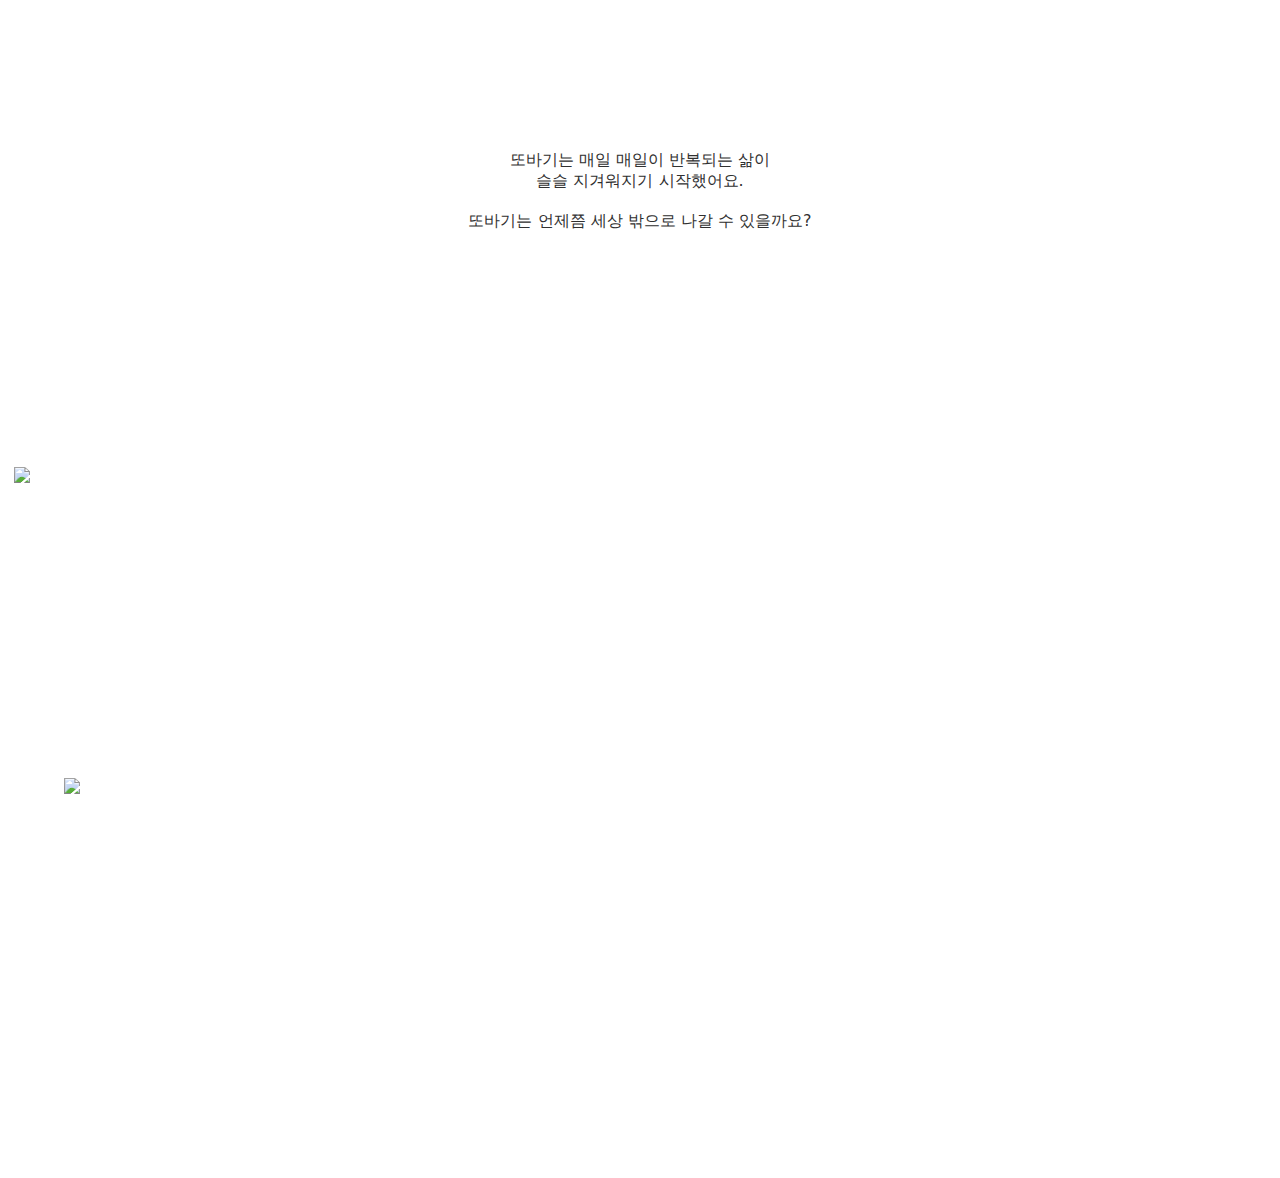
==== Scene2.html @ bbc64a75 "Add files via upload" ====
<!DOCTYPE html>
<html lang="en">
<ad>
    <meta charset="UTF-8">
	<meta http-equiv="X-UA-Compatible" content="IE=edge,chrome=1">
	<meta name="viewport" content="width=500" />
	<meta name="keywords" content="ScrollMagic, example, scrolling, attaching, scrollbar, tween, tweenmax" />
    <meta name="soralee"	content="Jan Paepke (www.janpaepke.de)" />
    <title>scene2</title>

	<link href='http://fonts.googleapis.com/css?family=Source+Sans+Pro:300,400,700,400italic|Josefin+Slab:400,700italic' rel='stylesheet' type='text/css'>

	<link rel="stylesheet" href="ScMag/assets/css/normalize.css" type="text/css">
	<link rel="stylesheet" href="s2tyle.css" type="text/css">
	<link rel="stylesheet" href="ScMag/assets/css/examples.css" type="text/css">


	<script type="text/javascript" src="ScMag/assets/js/lib/jquery.min.js"></script>
	<script type="text/javascript" src="ScMag/assets/js/lib/highlight.pack.js"></script>
	<script type="text/javascript" src="ScMag/assets/js/lib/modernizr.custom.min.js"></script>
	<script type="text/javascript" src="ScMag/assets/js/examples.js"></script>
	
	<script type="text/javascript" src="ScMag/assets/js/lib/gsap3/gsap.min.js"></script>
	<script type="text/javascript" src="ScMag/scrollmagic/uncompressed/ScrollMagic.js"></script>
	<script type="text/javascript" src="ScMag/scrollmagic/uncompressed/plugins/animation.gsap.js"></script>
	<!-- <script type="text/javascript" src="ScMag/scrollmagic/uncompressed/plugins/debug.addIndicators.js"></script>-->

	<!--AOS Library-->
	<link href="https://unpkg.com/aos@2.3.1/dist/aos.css" rel="stylesheet"> 
	<script src="https://unpkg.com/aos@2.3.1/dist/aos.js"></script> 
	<script src="https://code.jquery.com/jquery-1.11.3.min.js"></script>
	<script src="https://unpkg.com/aos@next/dist/aos.js"></script>
	<script>
        AOS.init();
    </script>

    <style>
        body{
            background-image: url(capstonedesign/background2.png);
            background-repeat: no-repeat;
            background-size: 100%;
        }
        
    </style>
</head>
<body>
	<script>
    // init controller
	var controller = new ScrollMagic.Controller();
	</script>

	<div id="content-wrapper">
		<div id="example-wrapper">
                
            <section class="s2-1">
                <div class="narration">
                    <p> 또바기는 매일 매일이 반복되는 삶이<br>
                    슬슬 지겨워지기 시작했어요.<br><br>
                    또바기는 언제쯤 세상 밖으로 나갈 수 있을까요?</p>
                </div>

					<div id="bubb1" style = "position: absolute; z-index: 0;">
						<img src="capstonedesign/bub1.png" width="60%"
						data-aos-duration="900"
						data-aos="zoom-in-right" data-aos-easing="ease-out-cubic"
						data-aos-anchor-placement="top-bottom">
					</div>
					<div id="bubb2" style = "position: absolute; z-index: 0;">
						<img src="capstonedesign/bub2.png" width="60%"
						data-aos-duration="3000"
						data-aos="zoom-in-left" data-aos-easing="ease-out-cubic"
						data-aos-anchor-placement="top-bottom">
					</div>
					<div id="bubb3" style = "position: absolute; z-index: 0;">
						<img src="capstonedesign/bub3.png" width="68%"
						data-aos-duration="3000"
						data-aos="zoom-in-right" data-aos-easing="ease-out-cubic"
						data-aos-anchor-placement="bottom-bottom">
					</div>	

                    <div id="bubb4" style = "position: absolute; z-index: 0;">
						<img src="capstonedesign/bub4.png" width="78%"
						data-aos-duration="3000"
						data-aos="zoom-in-left" data-aos-easing="ease-out-cubic"
						data-aos-anchor-placement="bottom-bottom">
					</div>	
				

                    <div id="trigger2" ></div>
                    <div id="pin2" class="box2" style = "position: absolute; z-index: 1; text-align: center;">
                        <img src="http://drive.google.com/uc?export=view&id=1x6RLvNsiN6DS8keHLoZpXiPBmPcQ1YtN" width=63%>
                    </div>	
                    <script>
                            $(function () { // wait for document ready
                                // build scene
                                var scene = new ScrollMagic.Scene({triggerElement: "#pin2", duration: 1500})
                                                .setPin("#pin2")
                                                .addIndicators({name: "2 (duration: 0)"}) // add indicators (requires plugin)
                                                .addTo(controller);
                            });
                    </script>  

                <div class="biggerspace" style="position: absolute;"></div>
            </section>



<!--
            <div id="trigger2" ></div>
            <div id="pin2" class="box2" style = "position: relative; z-index: 1; text-align: center;">
                <img src="http://drive.google.com/uc?export=view&id=1x6RLvNsiN6DS8keHLoZpXiPBmPcQ1YtN" width=70%>
            </div>	
            <script>
                    $(function () { // wait for document ready
                        // build scene
                        var scene = new ScrollMagic.Scene({triggerElement: "#pin2", duration: 1500})
                                        .setPin("#pin2")
                                        .addIndicators({name: "2 (duration: 0)"}) // add indicators (requires plugin)
                                        .addTo(controller);
                    });
            </script>  
          
            <div class="bubbles">
                <div class="bub1" style="z-index:0;">
                    <img src="capstonedesign/bub1.png" width="120px" data-aos-duration="4000" data-aos="fade-down-left" data-aos-easing="ease-out-cubic" data-aos-anchor-placement="top-bottom">
                </div>					
                
                <div id="astro1" style = "position: relative; z-index: 0;">
                    <img src="capstonedesign/bub1.png" width="300px"
                    data-aos-duration="3000"
                    data-aos="fade-down-right" data-aos-easing="ease-out-cubic"
                    data-aos-anchor-placement="top-bottom">
                </div>

                <div id="bub2" style="position: absolute; z-index:0; text-align: right">
                    <img src="capstonedesign/bub2.png" width="50%"
                    data-aos-duration="4000"
                    data-aos="zoom-in-right" data-aos-easing="ease-out-cubic"
                    data-aos-anchor-placement="top-bottom">
                </div>

                <div id="bub3" style="position: absolute; z-index:0; text-align: left">
                    <img src="capstonedesign/bub3.png" width="50%"
                    data-aos-duration="4000"
                    data-aos="zoom-in-right" data-aos-easing="ease-out-cubic"
                    data-aos-anchor-placement="top-bottom">
                </div>

                <div id="bub4" style="position: absolute; z-index:0; text-align: right">
                    <img src="capstonedesign/bub4.png" width="50%"
                    data-aos-duration="4000"
                    data-aos="zoom-in-right" data-aos-easing="ease-out-cubic"
                    data-aos-anchor-placement="top-bottom">
                </div>



            </div>

        </section>


-->
---- s2tyle.css ----
@import url("https://cdn.jsdelivr.net/gh/orioncactus/pretendard@v1.3.6/dist/web/static/pretendard-dynamic-subset.css");

.body{

}

.narration{
    text-align: center;
    margin-top: 150px;
    font-family: Pretendard, -apple-system, BlinkMacSystemFont, system-ui, Roboto, 'Helvetica Neue', 'Segoe UI', 'Apple SD Gothic Neo', 'Noto Sans KR', 'Malgun Gothic', sans-serif;
    color: rgb(48, 48, 48);
}

.space{
    margin-top: 100px;
    margin-bottom: 100px;
}

.biggerspace{
    margin-top: 700px;
    margin-bottom: 500px;
}

#pin{
    text-align: center;

}

#bubb1{
    text-align: left;
    margin-top: 530px;
    left: 5%;
}

#bubb2{
    margin-top: 530px;
    padding-top: 130px;
    right: 05%;
    text-align: right;
}

#bubb3{
    margin-top: 530px;
    padding-top: 230px;
    left: 5%;
    text-align: left;
}
#bubb4{
    margin-top: 530px;
    padding-top: 380px;
    text-align: right;
    right: 10%
}


.align-left { text-align: left; }
.align-center { text-align: center; }
.align-right { text-align: right; }
.align-justify { text-align: justify; }

.boxx {
    display: flex;
    opacity: 90%;
    justify-content: center;
	position: relative;
	border-radius: 8px;
	border: 1px solid white;
	padding: 5px 5px;
    background-color: beige;
    min-width: 10px;
	height: 50px;
	margin-left: 40px;
    margin-right: 40px;
}



#reveal1 {
    opacity: 0;
    -webkit-transform: scale(0.8);
         -moz-transform: scale(0.8);
            -ms-transform: scale(0.8);
             -o-transform: scale(0.8);
                    transform: scale(0.8);
    -webkit-transition: all 1s ease-in-out;
         -moz-transition: all 1s ease-in-out;
            -ms-transition: all 1s ease-in-out;
             -o-transition: all 1s ease-in-out;
                    transition: all 1s ease-in-out;
}
#reveal1.visible {
    opacity: 1;
    -webkit-transform: none;
         -moz-transform: none;
            -ms-transform: none;
             -o-transform: none;
                    transform: none;
}
---- ScMag/assets/css/examples.css ----
/*
	Containers
*/
#content-wrapper, #example-wrapper {
	height: 100%;
}
.scrollContainer {
	overflow-y: scroll;
	overflow-x: hidden;
	width: 100%
}
.scrollContainer {
	height: 100%;
	margin: auto;
}
#example-wrapper .scrollContent {
	height: 100%;
}

.horizontal.scrollContainer {
	overflow-y: hidden;
	overflow-x: scroll;
}
#example-wrapper.scrollContainer .scrollContent {
	width: 100%;
	height: auto;
}
#example-wrapper.scrollContainer.horizontal .scrollContent {
	width: auto;
	height: 100%;
}
#example-wrapper.horizontal {
	white-space: nowrap;
	font-size: 0;  /* fix for spaces between inline block divs */
}
#example-wrapper.horizontal div {
	font-size: 13px;
}
#example-wrapper .scrollContent, #example-wrapper.horizontal .scrollContent {
	font-size: 0;
}
#example-wrapper .scrollContent div {
	font-size: 13px;
}
#example-wrapper section {
}

section#titlechart {
	text-align: center;
	position: relative;
	height: 100%;
	min-height: 500px;
	min-width: 100%;
	height: 100vh;
}
.horizontal section, .horizontal section#titlechart{
	display: inline-block;
	vertical-align: top;
	height: 100%;
}
section#titlechart #description {
	top: 50%;
	left: 50%;
	position: absolute;
	width: 600px;
	height: 300px;
	margin: -150px auto auto -300px;
}
section#titlechart.home #description {
	padding-top: 0;
	padding-bottom: 100px;
}
section#titlechart #description h1 {
	margin: 0;
}
section#titlechart #description h2 {
	margin-bottom: 20px;
}
section#titlechart #description a.viewsource {
	margin-bottom: 20px;
	display: inline-block;
}
section#titlechart #description code {
	background-color: #E1F1FF;
	padding-left: 2px;
	padding-right: 2px;
	white-space: nowrap;
}

section#titlechart #description ol, section#titlechart #description p {
	text-align: left;
	max-width: 400px;
	margin: 10px auto 10px auto;
	white-space: normal;
}
section#titlechart #description ol {
	list-style-position: outside;
}
#example-wrapper section#titlechart #description:after {
	content: "↧";
	font-size: 40px;
	display: block;
}
#example-wrapper.horizontal section#titlechart #description:after {
	content: "↦";
}


section.demo * {
	font-size: 13px;
}
section.demo {
	font-size: 0;
	text-align: center;
	background-image: url("../img/example_bg_v.png");
}
section.demo.fullheight {
	min-height: 100%;
}
section.demo.doublewidth, .spacer.doublewidth {
	min-width: 200%;
}
.horizontal section.demo {
	text-align: inherit;
	white-space: nowrap;
	background-image: url("../img/example_bg_h.png");
}
.horizontal section.demo.fullwidth {
	min-width: 100%;
}
/*
	Elements
*/
h1.badge {
	/*cursor: text;*/
	pointer-events: none;
}
h1.badge:after {
	vertical-align: text-top;
	display: inline-block;
	position: absolute;
	cursor: pointer;
	margin-left: 10px;
	font-family: "Source Sans Pro", Arial, sans-serif;
	font-weight: bold;
	font-style: normal;
	color: #FFFFFF;
	font-size: 12px;
	padding: 2px 5px;
	border-radius: 10px;
	pointer-events: all;
}
h1.badge.gsap:after {
	content: "GSAP";
	background-color: #61AC27;
}
h1.badge.velocity:after {
	content: "Velocity.js";
	background-color: #f53a47;
}
.spacer {
	text-align: center;
	min-height: 100px;
	background-image: url("../img/example_bg_spacer_v.gif");
}
.spacer.s0 {
	min-height: 1px;
}
.spacer.s1 {
	min-height: 100px;
}
.spacer.s2 {
	min-height: 200px;
}
.spacer.s3 {
	min-height: 300px;
}
.spacer.s4 {
	min-height: 400px;
}
.spacer.s5 {
	min-height: 500px;
}
.spacer.s6 {
	min-height: 600px;
}
.spacer.s7 {
	min-height: 700px;
}
.spacer.s8 {
	min-height: 800px;
}
.spacer.s9 {
	min-height: 900px;
}
.spacer.s10 {
	min-height: 1000px;
}
.spacer.s_viewport {
	min-height: 100%;
}
.horizontal .spacer {
	background-image: url("../img/example_bg_spacer_h.gif");
	margin-bottom: 0;
	min-height: initial;
	min-width: 100px;
	height: 100%;
	display: inline-block;
	vertical-align: top;
}
.horizontal .spacer.s0 {
	min-width: 1px;
}
.horizontal .spacer.s1 {
	min-width: 100px;
}
.horizontal .spacer.s2 {
	min-width: 200px;
}
.horizontal .spacer.s3 {
	min-width: 300px;
}
.horizontal .spacer.s4 {
	min-width: 400px;
}
.horizontal .spacer.s5 {
	min-width: 500px;
}
.horizontal .spacer.s6 {
	min-width: 600px;
}
.horizontal .spacer.s7 {
	min-width: 700px;
}
.horizontal .spacer.s8 {
	min-width: 800px;
}
.horizontal .spacer.s9 {
	min-width: 900px;
}
.horizontal .spacer.s10 {
	min-width: 1000px;
}
.spacer.s_viewport {
	min-width: 100%;
}

.box1, .box2, .box3 {
	display: flex;
    justify-content: center;
    align-items: center;
	position: relative;
	border-radius: 8px;
	border: 0px solid white;
	text-align: center;
	vertical-align: middle;
	padding: 0 5px;
	margin:0 auto;
}
.box1 {
	min-width: 100px;
	height: 100px;
	margin: 0 auto 0 auto;
}
.box2 {
	min-width: 50px;
	height: 50px;
	margin: 0 auto 0 auto;
}
.box3 {
	min-width: 26px;
	height: 26px;
	margin: 37px auto 37px auto;
}
.horizontal .box1 {
	top: 50%;
	max-height: 100px;
	margin: -50px 0 auto 0;
}
.horizontal .box2 {
	top: 50%;
	max-height: 50px;
	margin: -25px 25px auto 25px;
}
.horizontal .box3 {
	top: 50%;
	max-height: 26px;
	margin: -13px 37px auto 37px;
}
.box1 p, .box2 p, .box3 p {
	margin: 5px 15px 5px 15px;
	font-size: 13px;
	font-weight: lighter;
	color: white;
}
#reveal-elements .digit {
	vertical-align: top;
}
#reveal-elements .digit p {
	font-size: 35px;
	font-weight: bold;
}
.box1 p:first-child {
	margin-top: 27px;
}
.box1 a, .box2 a, .box3 a {
	color: white;
}
.box1.white *, .box2.white *, .box3.white * {
	color: #2e639e;
}
.box2.mario {
	background-color: #004fae;
	border-top: 30px solid #fc112f;
	border-bottom: 10px solid #c4723b;
}
.box3.goomba {
	min-width: 30px;
	height: 4px;
	margin-top: 75px;
	margin-left: 30px;
	margin-bottom: 25px;
	background-color: #b39475;
	border-top: 30px solid #744527;
	border-bottom: 6px solid #c4723b;
}
/*
	colors
*/

.box1.outline, .box2.outline, .box3.outline {
	border: 1px solid white;
}
.blue {
	background-color: #3883d8;
}
.turqoise {
	background-color: #38ced7;
}
.brown {
	background-color: #a66f28;
}
.bordeaux {
	background-color: #953543;
}
.skin {
	background-color: #ED9F4C;
}
.black {
	background-color: #000000;
}
.white {
	background-color: #FFFFFF;
}
.red {
	background-color: #cf3535;
}
.green {
	background-color: #22d659;
}
.orange {
	background-color: #ea6300;
}
/*
	Form
*/
form.move {
	text-align: left;
	position: fixed;
	top: 70px;
	left: 20px;
	display: block;
	background-color: white;
	background-color: rgba(255, 255, 255, 0.9);
	border-radius: 4px;
	padding: 20px;
	z-index: 20;
}
html.touch form.move {
	top: 120px;
}
form > div, form > fieldset > div {
	margin: 10px 0 10px 0;
	display: block;
}
form .slider {
	min-width: 199px;
	display: inline-block;
	position: relative;
	height: 9px;
	border-right: 1px solid #2e639e;
	border-left: 1px solid #2e639e;
	vertical-align: middle;
	margin-right: 5px;
}
form .slider .trackbar {
	margin-top: 4px;
	border-top: 1px solid #2e639e;
	height: 4px;
}
form .slider .handle {
	height: 14px;
	width: 6px;
	position: absolute;
	top: -4px;
	margin-left: -4px;
	left: 0%;
	background-color: white;
	border-radius: 4px;
	cursor: pointer;
	border: 1px solid #2e639e;
}
form .slider .handle:hover, form .slider.dragging .handle {
	background-color: #79b0ee;
}
form .slider + input {
	background-color: transparent;
	border: none;
	padding: 0;
}
form #options label, form #actions label, form #tweenparams label {
	min-width: 90px;
	text-align: right;
	display: inline-block;
	margin-right: 10px;
}
form #tweenparams label {
	min-width: 50px;
}
form #options button {
	width: 65px;
}
form fieldset {
	padding: 0 10px 0 10px;
	margin: 5px 0 0 0;
}
form fieldset:first-child {
	margin-top: -5px;
}
form fieldset legend {
	padding: 0 5px 0 5px;
	margin: 0;
}

.move {
	cursor: move;
}
.move * {
	cursor: auto;
}
.move label {
	cursor: default;
}

/*
	MENU
*/

ul#menu, ul#menu ul {
	list-style: none;
	padding: 0;
}

ul#menu {
	position: fixed;
	z-index: 999;
	width: 540px;
	left: 50%;
	margin: 10px auto auto -270px;
	text-align: center;
}

ul#menu > li {
	display: inline-block;
	margin: 0 5px 0 5px;
	position: relative;
	min-height: 30px;
	border-radius: 4px;
	background-color: #79b0ee;
	vertical-align: top;
	min-width: 165px;
}
ul#menu li a {
	padding: 0 5px 0 5px;
	display: block;
	text-decoration: none;
	line-height: 30px;
	color: white;
	text-transform: uppercase;
	letter-spacing: 0.05em;
	font-size: 15px;
}
ul#menu ul {
	display: none;
}

ul#menu li:hover > a, ul#menu li.current > a {
	color: #2e639e;
}

ul#menu li:hover ul, html.touch ul#menu li.open ul {
	display: block;
	width: 100%;
	padding: 5px 0 5px 0;
	border-top: 1px dashed white;
}
ul#menu ul li a {
	text-transform: none;
	font-size: 12px;
	line-height: 20px;
	font-weight: lighter;
	color: #133f71;
}
ul#menu ul li.current a {
	background-color: #FFFFFF;
}
ul#menu ul li a:hover {
	background-color: #3883d8;
	color: white;
}

.menuwrap {
	position: fixed;
	background-color: white;
	background-color: rgba(255, 255, 255, 0.9);
	min-width: 540px;
	left: 50%;
	margin-left: -270px;
	min-height: 51px;
	border-bottom-left-radius: 8px;
	border-bottom-right-radius: 8px;
	z-index: 99999;
	text-align: center;
	transition: top 0.5s;
	-webkit-transition: top 0.5s; /* Safari */
	transition-delay: 1s;
	-webkit-transition-delay: 1s; /* Safari */
}

#titlechart .menuwrap {
	position: absolute;
	z-index: inherit;
	background-color: transparent;
}

.menuwrap ul#menu {
	position: absolute;
}
.menuwrap > a.prev, .menuwrap > a.next {
	display: block;
	position: absolute;
	background-color: white;
	background-color: rgba(255, 255, 255, 0.9);
	border-radius: 15px;
	line-height: 30px;
	width: 30px;
	height: 30px;
	top: 11px;
	margin: 0 280px;
	box-sizing: border-box;
}
.menuwrap > a.prev:hover, .menuwrap > a.next:hover {
	text-decoration: none;
	background-color: #79b0ee;
	color: #FFFFFF;
}
.menuwrap > a.prev {
	margin-left: 0;
	padding-right: 2px;
	right: 50%;
}
.menuwrap > a.next {
	margin-right: 0;
	padding-left: 4px;
	left: 50%;
}
/*
	mobile
*/
html.touch .menuwrap {
	z-index: 999999;
	box-sizing: content-box;
	min-width: 0;
	width: 100%;
	margin: 0;
	left: 0;
	top: 0;
	height: auto;
	background-color: transparent;
}
html.touch ul#menu {
	position: static;
	margin: 100px 0 0 0;
	text-align: center;
	width: 100%;
	left: 0;
	display: none;
}
html.touch .menuwrap.open {
	height: 100%;
	background-color: rgba(255, 255, 255, 0.9);
	overflow: scroll;
}
html.touch .menuwrap.open ul#menu {
	display: block;
}

html.touch ul#menu > li {
	display: block;
	margin: 10px;
	height: auto;
}
html.touch ul#menu ul {
	margin-top: 10px;
	padding-top: 10px;
	border-top: 1px dashed white;
}
html.touch ul#menu li {
	padding: 10px 0;
}
html.touch ul#menu li ul li{
}
html.touch ul#menu > li a {
	color: #2e639e;
	font-size: 4em;
	line-height: 1.2em;
}
html.touch ul#menu ul li a {
	font-size: 2.5em;
	line-height: 1.2em;
}
html.touch ul#menu ul li a {
}
html.touch ul#menu ul {
	display: block;
}
html.touch ul#menu ul li.current a {
	background-color: transparent;
}
html.touch ul#menu ul li a:hover {
	background-color: transparent;
}
html.touch ul#menu ul li a:active {
	color: white;
}
html.touch .menuwrap > a.prev, html.touch .menuwrap > a.next, html.touch .menubtn {
	width: 80px;
	height: 80px;
	border-radius: 40px;
	top: 10px;
	background-color: #3883d8;
	color: white;
	font-size: 4em;
	line-height: 1.5em;
}
html.touch .menuwrap > a.prev:active, html.touch .menuwrap > a.next:active, html.touch .menubtn:active {
	background-color: white;
	color: #3883d8;
	border: 2px solid #3883d8;
}
html.touch .menuwrap > a.prev {
	margin-right: 70px;
	padding-right: 10px; 
}
html.touch .menuwrap > a.next {
	margin-left: 70px;
	padding-left: 10px;
}
html.touch .menubtn {
	padding: 0;
	border: 0;
	position: absolute;
	left: 50%;
	margin-left: -40px;
	line-height: 0;
	outline: none;

	appearance: none;
	-webkit-justify-content: center;
	-ms-flex-pack: center;
	justify-content: center;
	-webkit-align-items: center;
	-ms-flex-align: center;
	align-items: center;
	transition: 0.3s;
	-webkit-user-select: none;
	-moz-user-select: none;
	-ms-user-select: none;
	user-select: none;
}
html.touch .menubtn:active .button-lines, html.touch .menubtn:active .button-lines::before, html.touch .menubtn:active .button-lines::after{
	background: #3883d8;
}
html.touch .menubtn .button-lines, html.touch .menubtn .button-lines::before, html.touch .menubtn .button-lines::after {
	display: inline-block;
	height: 6px;
	width: 35px;
	border-radius: 4px;
	transition: 0.3s;
	background: #FFFFFF;
	position: relative;
	left: 0;
	top: -5px;
}
html.touch .menubtn .button-lines::before, html.touch .menubtn .button-lines::after {
	content: '';
	position: absolute;
}
html.touch .menubtn .button-lines::before {
	top: 12px;
}
html.touch .menubtn .button-lines::after {
	top: -12px;
}
html.touch .menuwrap.open .menubtn .button-lines {
	background: transparent;
}
html.touch .menuwrap.open .menubtn .button-lines::before {
	top: 0px;
	-o-transform: rotate3d(0, 0, 1, -45deg);
	-moz-transform: rotate3d(0, 0, 1, -45deg);
	-webkit-transform: rotate3d(0, 0, 1, -45deg);
	transform: rotate3d(0, 0, 1, -45deg);
	-o-transform-origin: 50% 50%;
	-moz-transform-origin: 50% 50%;
	-webkit-transform-origin: 50% 50%;
	transform-origin: 50% 50%;
}
html.touch .menuwrap.open .menubtn .button-lines::after {
	top: 0px;
	-o-transform: rotate3d(0, 0, 1, 45deg);
	-moz-transform: rotate3d(0, 0, 1, 45deg);
	-webkit-transform: rotate3d(0, 0, 1, 45deg);
	transform: rotate3d(0, 0, 1, 45deg);
	-o-transform-origin: 50% 50%;
	-moz-transform-origin: 50% 50%;
	-webkit-transform-origin: 50% 50%;
	transform-origin: 50% 50%;
}


/*
	Codecontainer
*/
#codecontainer {
	position: fixed;
	top: 30px;
	bottom: 20px;
	right: 20px;
	left: 20px;
	background-color: white;
	border-radius: 4px;
	z-index: 99999;
	min-height: 300px;
}
#codecontainer pre {
	margin: 0;
	padding: 0;
	line-height: 16px;
	tab-size: 4;
}
#codecontainer pre .break {
	background-color: #F6F6F6;
	font-weight: bold;
	color: #aaa;
}
#codecontainer pre .break:before {
	content: "᎒"
}
#codecontainer .codewrap {
	position: absolute;
	top: 10px;
	bottom: 10px;
	width: 100%;
	overflow: hidden;
	overflow: scroll;
	white-space: nowrap;
}
#codecontainer .code, #codecontainer .linenumbers {
	min-height: 100%;
}
#codecontainer .code {
	padding: 0;
	display: inline-block;
}
#codecontainer .code {
	padding: 0 15px 10px 5px;
}
#codecontainer .linenumbers {
	float: left;
	padding: 0px 5px 0px 10px;
	color: #aaa;
	text-align: right;
	border-right: 1px solid #e5e5e5;
}
#codecontainer span.indent {
	width: 31px;
	display: inline-block;
	white-space: nowrap;
}
#codecontainer #close.button {
	position: fixed;
	top: 20px;
	right: 10px;
	width: 20px;
	height: 20px;
}
#codecontainer #select.button {
	position: fixed;
	top: 20px;
	right: 40px;
	height: 20px;
	padding: 0 10px 0 10px;
}
#codecontainer #close.button:after {
	content: "྾";
}
#codecontainer .button {
	background-color: white;
	border-radius: 10px;
	border: 1px solid #e5e5e5;
	text-align: center;
	cursor: pointer;
	color: #2e639e;
}
#codecontainer .button:hover {
	background-color: #3883d8;
	color: white;
}

/*
	OTHER
*/
a.viewsource:after {
	content: " }";
}
a.viewsource:before {
	content: "{ ";
}

#parallaxContainer {
	width: 900px;
	height: 500px;
	top: 30px;
	position: relative;
}
#parallaxContainer .layer1 {
	height: 100%;
	text-align: center;
	background-image: url("../img/example_parallax_l1.gif");
}
#parallaxContainer .layer2 {
	background-image: url("../img/example_parallax_l2.png");
	position: absolute;
	height: 139px;
	width: 100%;
	bottom: 32px
}
#parallaxContainer .layer3 {
	background-image: url("../img/example_parallax_l3.gif");
	position: absolute;
	height: 32px;
	width: 100%;
	bottom: 0px;
}
#parallaxText {
	width: 0;
	height: 100%;
	margin: auto;
	position: relative;
}
#parallaxText .layer1, #parallaxText .layer2, #parallaxText .layer3 {
	position: absolute;
	font-size: 50px;
	line-height: 50px;
	margin-left: -150px;
	margin-top: -25px;
	width: 300px;
	top: 50%;
	left: 50%;
	text-align: center;
	color: #133f71;
}
#parallaxText .layer1 {
	top: 48%;
}
#parallaxText .layer2 {
	top: 49%;
}
#parallaxText .layer3 a {
	display: block;
	font-family: "Source Sans Pro", Arial, sans-serif;
	font-style: normal;
	font-weight: normal;
}
#parallax1 > div, #parallax2 > div, #parallax3 > div {
	-webkit-transform: translateZ(0);-webkit-backface-visibility: hidden;-webkit-perspective: 1000;
}

.dynamicContent #content {
	width: 390px;
	margin: auto;
	text-align: left;
}
.dynamicContent #content .box1 {
	margin: 10px;
}

.dynamicContent #loader {
	height: 0;
	overflow: hidden;
	line-height: 60px;
}
.dynamicContent #loader.active {
	height: 60px;
}
.dynamicContent #loader img {
	vertical-align: text-bottom;
}

#customactions {
	height: 160px;
	width: 170px;
	margin: auto;
	padding-top: 40px;
	text-align: left;
}
#customactions label {
	width: 100px;
	display: inline-block;
}
#customactions code {
	color: #3883d8;
}
#customactions a.viewsource {
	margin-top: 20px;
	display: block;
	text-align: center;
}
.demo.responsiveDuration {
	position: relative;
}
.responsiveDuration .box1 {
	top: 50%;
	left: 50%;
	position: absolute;
	margin-top: -50px;
	margin-left: -50px;
}
#destroybox a {
	display: block;
	margin-top: 20px;
}
#destroybox a.disabled {
	color: #79b0ee;
}
#mobileadvanced {
	width: 150px;
	height: 150px;
}
#mobileadvanced p {
	margin-top: 50px;
}
#multiDirect {
	text-align: left;
	position: relative;
}
#multiDirect .box1 {
	left: 50vw;
	top: 200px;
	margin-left: -60px;
}
#multiDirect .box1 p:first-child {
	margin-top: 20px;
}

#imagesequence {
	height: 300px;
}

.copyright {
	font-variant: italic;
	font-size: 11px;
}

#bezier {
	overflow: hidden;
	position: relative;
}
#bezier #plane {
	position: absolute;
	left: -100px;
}
#bezier a.viewsource {
	margin: 100px;
	display: inline-block;
}

.demo#section-slides, .demo#section-wipes {
	height: 100%;
	width: 100%;
	background-image: none;
}
.demo#section-slides .panel, .demo#section-wipes .panel {
	background-image: url("../img/example_bg_spacer_v.gif");
}
.demo#section-wipes #pinContainer .turqoise, .demo#section-wipes #pinContainer .green, .demo#section-slides #slideContainer .panel {
	background-image: url("../img/example_bg_spacer_h.gif");
}
.demo#section-slides .panel > b, .demo#section-wipes .panel > b {
	font-size: 15px;
	color: white;
	position: relative;
	display: block;
	height: 0;
	overflow: visible;
	top: 50%;
}

/*

Codehighlighting
github.com style (c) Vasily Polovnyov <vast@whiteants.net>

*/

.hljs {
  display: block; padding: 0.5em;
  color: #333;
  /*background: #f8f8f8*/
}

.hljs-comment,
.hljs-template_comment,
.diff .hljs-header,
.hljs-javadoc {
  color: #998;
  font-style: italic
}

.hljs-keyword,
.css .rule .hljs-keyword,
.hljs-winutils,
.javascript .hljs-title,
.nginx .hljs-title,
.hljs-subst,
.hljs-request,
.hljs-status {
  color: #333;
  font-weight: bold
}

.hljs-number,
.hljs-hexcolor,
.ruby .hljs-constant {
  color: #099;
}

.hljs-string,
.hljs-tag .hljs-value,
.hljs-phpdoc,
.tex .hljs-formula {
  color: #d14
}

.hljs-title,
.hljs-id,
.coffeescript .hljs-params,
.scss .hljs-preprocessor {
  color: #900;
  font-weight: bold
}

.javascript .hljs-title,
.lisp .hljs-title,
.clojure .hljs-title,
.hljs-subst {
  font-weight: normal
}

.hljs-class .hljs-title,
.haskell .hljs-type,
.vhdl .hljs-literal,
.tex .hljs-command {
  color: #458;
  font-weight: bold
}

.hljs-tag,
.hljs-tag .hljs-title,
.hljs-rules .hljs-property,
.django .hljs-tag .hljs-keyword {
  color: #000080;
  font-weight: normal
}

.hljs-attribute,
.hljs-variable,
.lisp .hljs-body {
  color: #008080
}

.hljs-regexp {
  color: #009926
}

.hljs-symbol,
.ruby .hljs-symbol .hljs-string,
.lisp .hljs-keyword,
.tex .hljs-special,
.hljs-prompt {
  color: #990073
}

.hljs-built_in,
.lisp .hljs-title,
.clojure .hljs-built_in {
  color: #0086b3
}

.hljs-preprocessor,
.hljs-pragma,
.hljs-pi,
.hljs-doctype,
.hljs-shebang,
.hljs-cdata {
  color: #999;
  font-weight: bold
}

.hljs-deletion {
  background: #fdd
}

.hljs-addition {
  background: #dfd
}

.diff .hljs-change {
  background: #0086b3
}

.hljs-chunk {
  color: #aaa
}
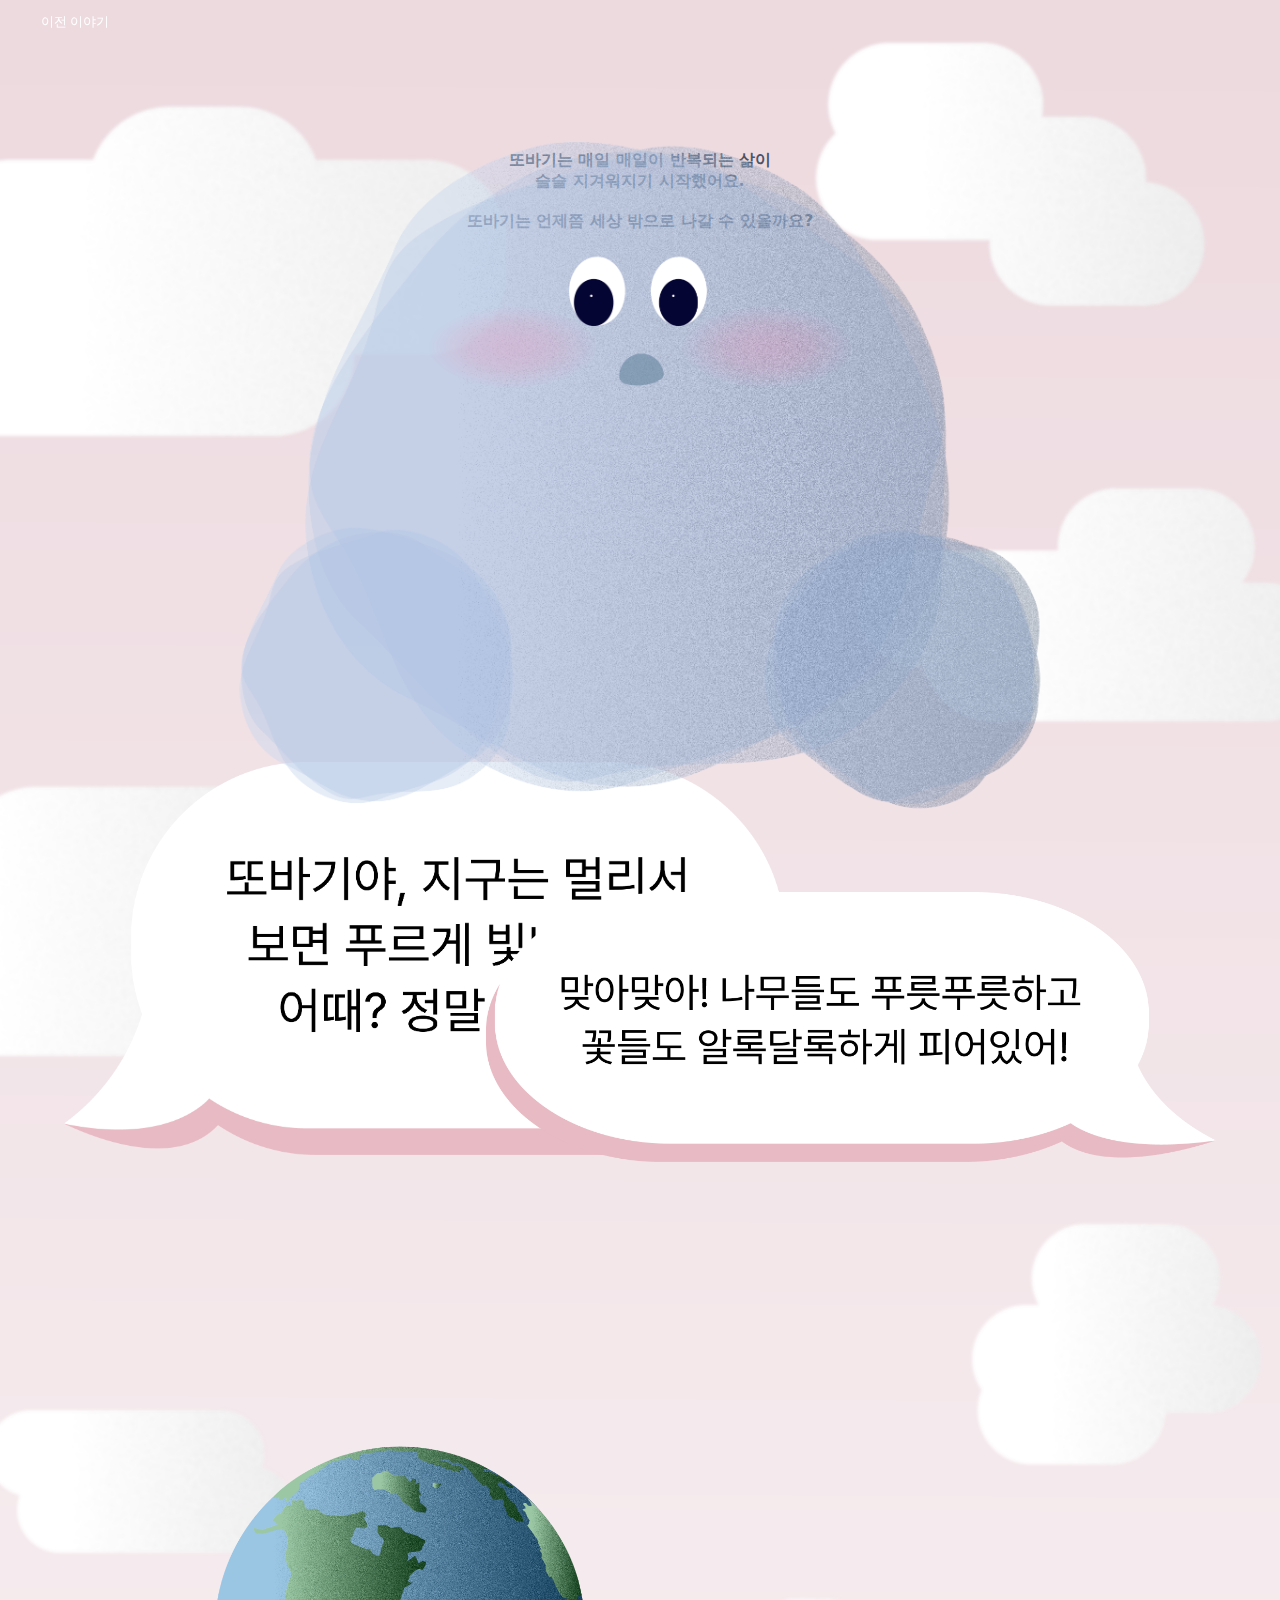
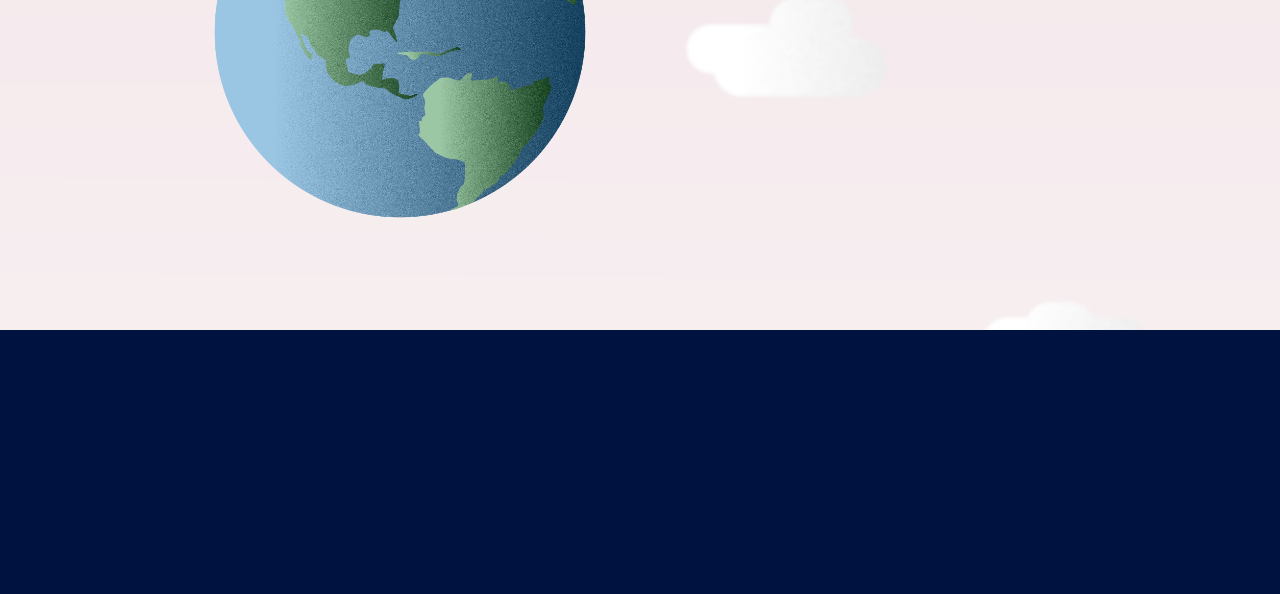
==== commit 01586069: "Add files via upload" ====
--- a/Scene2.html
+++ b/Scene2.html
@@ -3,15 +3,17 @@
 <ad>
     <meta charset="UTF-8">
 	<meta http-equiv="X-UA-Compatible" content="IE=edge,chrome=1">
-	<meta name="viewport" content="width=500" />
+	<meta name="viewport" content="width=device-width, initial-scale=1.0, maximum-scale=1, minimum-scale=1" />
 	<meta name="keywords" content="ScrollMagic, example, scrolling, attaching, scrollbar, tween, tweenmax" />
     <meta name="soralee"	content="Jan Paepke (www.janpaepke.de)" />
     <title>scene2</title>
 
+    <script src="https://kit.fontawesome.com/06dc237eb7.js" crossorigin="anonymous"></script>
 	<link href='http://fonts.googleapis.com/css?family=Source+Sans+Pro:300,400,700,400italic|Josefin+Slab:400,700italic' rel='stylesheet' type='text/css'>
 
 	<link rel="stylesheet" href="ScMag/assets/css/normalize.css" type="text/css">
 	<link rel="stylesheet" href="s2tyle.css" type="text/css">
+	<link rel="stylesheet" href="aoss.css" type="text/css">
 	<link rel="stylesheet" href="ScMag/assets/css/examples.css" type="text/css">
 
 
@@ -23,6 +25,7 @@
 	<script type="text/javascript" src="ScMag/assets/js/lib/gsap3/gsap.min.js"></script>
 	<script type="text/javascript" src="ScMag/scrollmagic/uncompressed/ScrollMagic.js"></script>
 	<script type="text/javascript" src="ScMag/scrollmagic/uncompressed/plugins/animation.gsap.js"></script>
+    <script type="text/javascript" src="../../scrollmagic/uncompressed/plugins/animation.velocity.js"></script>
 	<!-- <script type="text/javascript" src="ScMag/scrollmagic/uncompressed/plugins/debug.addIndicators.js"></script>-->
 
 	<!--AOS Library-->
@@ -39,10 +42,12 @@
             background-image: url(capstonedesign/background2.png);
             background-repeat: no-repeat;
             background-size: 100%;
+            background-color: #001240;
         }
         
     </style>
-</head>
+
+</ad>
 <body>
 	<script>
     // init controller
@@ -51,12 +56,21 @@
 
 	<div id="content-wrapper">
 		<div id="example-wrapper">
+            <div class="scrollContent/ttobbaki">
+                <mininav>
+                    <a href="index.html">
+                        <i class="fa-solid fa-backward" style="    position: fixed;"></i> 
+                    </a>
+                <navtext class="nav">
+                    <p>이전 이야기</p>
+                </navtext>
+                </mininav>    
                 
             <section class="s2-1">
                 <div class="narration">
-                    <p> 또바기는 매일 매일이 반복되는 삶이<br>
-                    슬슬 지겨워지기 시작했어요.<br><br>
-                    또바기는 언제쯤 세상 밖으로 나갈 수 있을까요?</p>
+                    <b>또바기는 매일 매일이 반복되는 삶이<br>
+                        슬슬 지겨워지기 시작했어요.<br><br>
+                        또바기는 언제쯤 세상 밖으로 나갈 수 있을까요?</b>
                 </div>
 
 					<div id="bubb1" style = "position: absolute; z-index: 0;">
@@ -88,76 +102,57 @@
 
                     <div id="trigger2" ></div>
                     <div id="pin2" class="box2" style = "position: absolute; z-index: 1; text-align: center;">
-                        <img src="http://drive.google.com/uc?export=view&id=1x6RLvNsiN6DS8keHLoZpXiPBmPcQ1YtN" width=63%>
-                    </div>	
+                        <img src="/capstonedesign/maincha2-1.png" width=63%>
+                    	
                     <script>
                             $(function () { // wait for document ready
                                 // build scene
-                                var scene = new ScrollMagic.Scene({triggerElement: "#pin2", duration: 1500})
+                                var scene = new ScrollMagic.Scene({triggerElement: "#pin2", duration: 700})
                                                 .setPin("#pin2")
                                                 .addIndicators({name: "2 (duration: 0)"}) // add indicators (requires plugin)
                                                 .addTo(controller);
-                            });
-                    </script>  
+                                });
+                    </script>  </div>
+
+
+            </section>
+            </div>
+            <section class="s2-2">
+                <div class="biggerspace"></div>
+                
+                <div class="earthClean">
+                    <img src="capstonedesign/earthx2.png" width="400px"
+                    data-aos="example-out1" data-aos-duration="2000"
+                    data-aos-anchor-placement="bottom-bottom">
+                </div>
+
+                <div class="icon" style="color: rgb(186, 198, 160);" width="400px"
+                data-aos="example-in1" data-aos-duration="2000"
+                data-aos-anchor-placement="bottom-bottom">
+                    <div class="fa-solid fa-arrow-pointer" style="color: rgb(186, 198, 160); transform: rotateX(30deg);"></div>
+                    
+                </div>
+                <div class="announce"  style="color: rgb(186, 198, 160);" width="400px"
+                data-aos="example-in1" data-aos-duration="2000"
+                data-aos-anchor-placement="bottom-bottom">
+                    <p><b>또바기는 꿈꾸던 지구를<br>볼 수 있을까요?</b></p>
+                </div>
+                <div class="earthN" s >
+                    <img src="capstonedesign/earthn.png" width="400px"
+                    data-aos="example-in1" data-aos-duration="2000"
+                    data-aos-anchor-placement="bottom-bottom">
+
+  
+
+                    </script>
+                </div> 
+            </section>
 
                 <div class="biggerspace" style="position: absolute;"></div>
             </section>
 
-
-
-<!--
-            <div id="trigger2" ></div>
-            <div id="pin2" class="box2" style = "position: relative; z-index: 1; text-align: center;">
-                <img src="http://drive.google.com/uc?export=view&id=1x6RLvNsiN6DS8keHLoZpXiPBmPcQ1YtN" width=70%>
-            </div>	
-            <script>
-                    $(function () { // wait for document ready
-                        // build scene
-                        var scene = new ScrollMagic.Scene({triggerElement: "#pin2", duration: 1500})
-                                        .setPin("#pin2")
-                                        .addIndicators({name: "2 (duration: 0)"}) // add indicators (requires plugin)
-                                        .addTo(controller);
-                    });
-            </script>  
-          
-            <div class="bubbles">
-                <div class="bub1" style="z-index:0;">
-                    <img src="capstonedesign/bub1.png" width="120px" data-aos-duration="4000" data-aos="fade-down-left" data-aos-easing="ease-out-cubic" data-aos-anchor-placement="top-bottom">
-                </div>					
-                
-                <div id="astro1" style = "position: relative; z-index: 0;">
-                    <img src="capstonedesign/bub1.png" width="300px"
-                    data-aos-duration="3000"
-                    data-aos="fade-down-right" data-aos-easing="ease-out-cubic"
-                    data-aos-anchor-placement="top-bottom">
-                </div>
-
-                <div id="bub2" style="position: absolute; z-index:0; text-align: right">
-                    <img src="capstonedesign/bub2.png" width="50%"
-                    data-aos-duration="4000"
-                    data-aos="zoom-in-right" data-aos-easing="ease-out-cubic"
-                    data-aos-anchor-placement="top-bottom">
-                </div>
-
-                <div id="bub3" style="position: absolute; z-index:0; text-align: left">
-                    <img src="capstonedesign/bub3.png" width="50%"
-                    data-aos-duration="4000"
-                    data-aos="zoom-in-right" data-aos-easing="ease-out-cubic"
-                    data-aos-anchor-placement="top-bottom">
-                </div>
-
-                <div id="bub4" style="position: absolute; z-index:0; text-align: right">
-                    <img src="capstonedesign/bub4.png" width="50%"
-                    data-aos-duration="4000"
-                    data-aos="zoom-in-right" data-aos-easing="ease-out-cubic"
-                    data-aos-anchor-placement="top-bottom">
-                </div>
-
-
-
-            </div>
-
-        </section>
-
-
--->+        </div>
+    </div>
+           
+</body>
+</html>--- a/s2tyle.css
+++ b/s2tyle.css
@@ -1,14 +1,33 @@
 @import url("https://cdn.jsdelivr.net/gh/orioncactus/pretendard@v1.3.6/dist/web/static/pretendard-dynamic-subset.css");
 
-.body{
+html, body {
+    max-width: 100%;
+    overflow-x: hidden;
+    }
 
+
+.fa-solid {
+    font-family: "Font Awesome 5 Free";
+    font-size: 25px;
+    top:1%;
+    color: white;
+    padding-left: 10px;
+}
+
+.nav{
+    font-family: 'Pretendard';
+    font-size: 13px;
+    top: 0%;
+    color: white;
+    padding-left: 41px;
+    position: fixed;
 }
 
 .narration{
     text-align: center;
     margin-top: 150px;
     font-family: Pretendard, -apple-system, BlinkMacSystemFont, system-ui, Roboto, 'Helvetica Neue', 'Segoe UI', 'Apple SD Gothic Neo', 'Noto Sans KR', 'Malgun Gothic', sans-serif;
-    color: rgb(48, 48, 48);
+    color: rgb(73, 84, 107);
 }
 
 .space{
@@ -35,7 +54,7 @@
 #bubb2{
     margin-top: 530px;
     padding-top: 130px;
-    right: 05%;
+    right: 5%;
     text-align: right;
 }
 
@@ -58,19 +77,28 @@
 .align-right { text-align: right; }
 .align-justify { text-align: justify; }
 
-.boxx {
-    display: flex;
-    opacity: 90%;
-    justify-content: center;
-	position: relative;
-	border-radius: 8px;
-	border: 1px solid white;
-	padding: 5px 5px;
-    background-color: beige;
-    min-width: 10px;
-	height: 50px;
-	margin-left: 40px;
-    margin-right: 40px;
+.earthClean{
+    position: relative;
+    padding-top: 500px;
+    padding-left: 200px;
+}
+.icon{
+    position: relative;
+    left: 220px;
+    top: 300px;
+    color: rgb(235, 241, 222);
+}
+.announce{
+    position: relative;
+    left: 220px;
+    top: 300px;
+}
+
+.earthN{
+    margin:0px;
+    text-align: right;
+    position: relative;
+    left: -200px
 }
 
 
--- a/aoss.css
+++ b/aoss.css
@@ -0,0 +1,15 @@
+[data-aos=example-out1] {
+  opacity: 1;
+  transition-property: transform, opacity;
+}
+[data-aos=example-out1].aos-animate {
+  opacity: 0;
+}
+
+[data-aos=example-in1] {
+  opacity: 0;
+  transition-property: transform, opacity;
+}
+[data-aos=example-in1].aos-animate {
+  opacity: 1;
+}/*# sourceMappingURL=aoss.css.map */